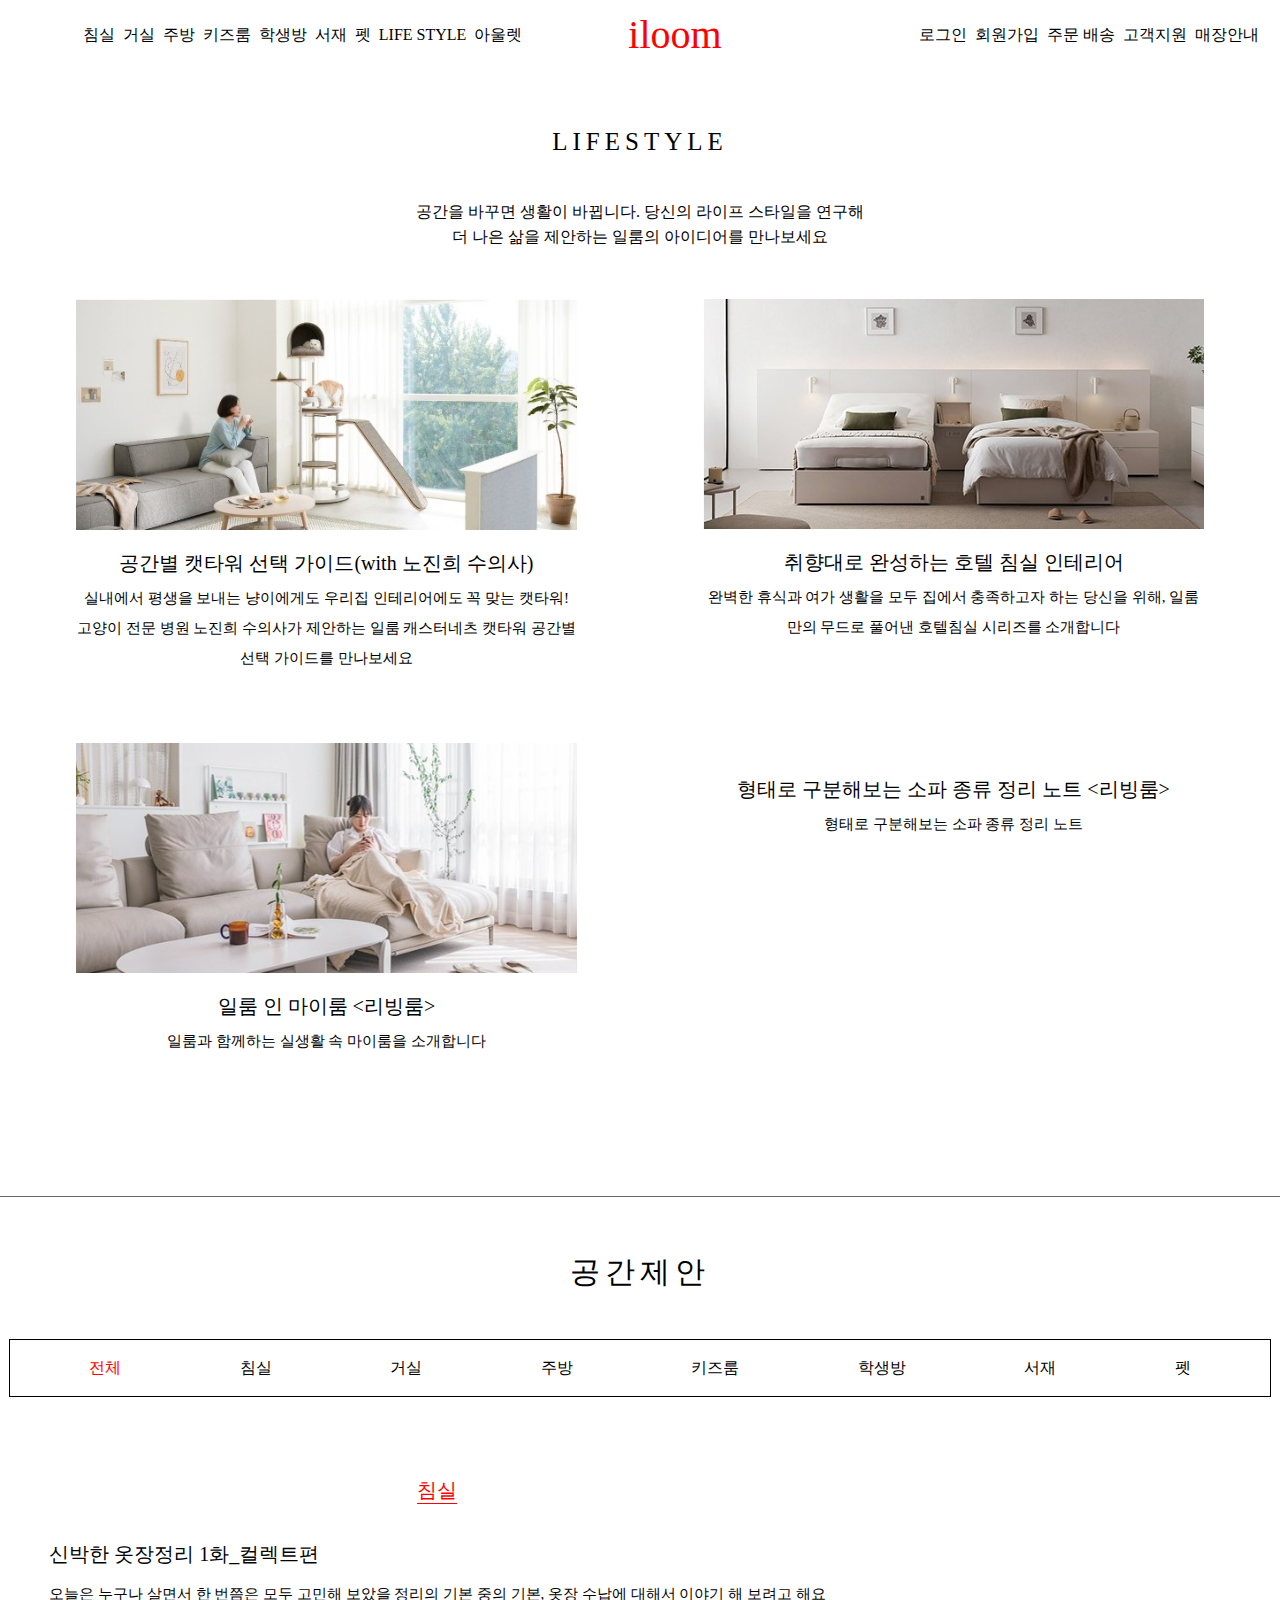
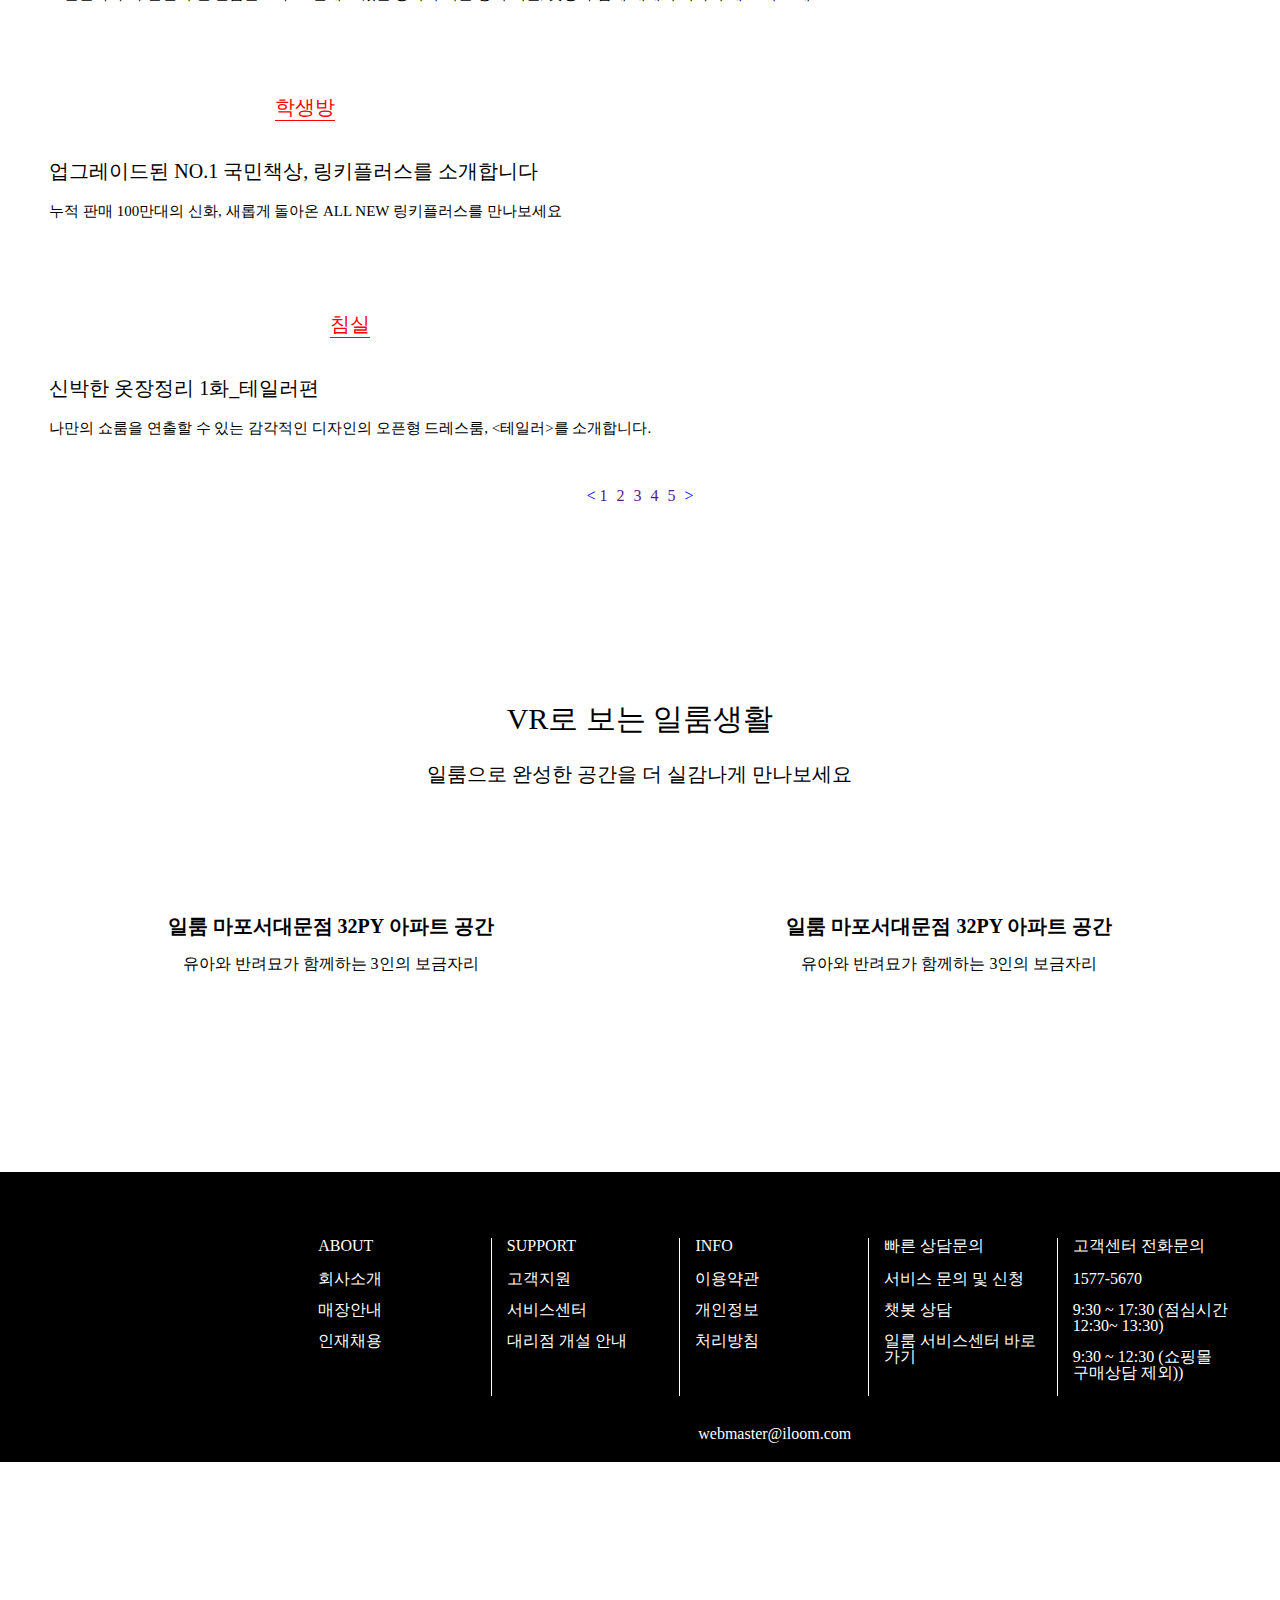
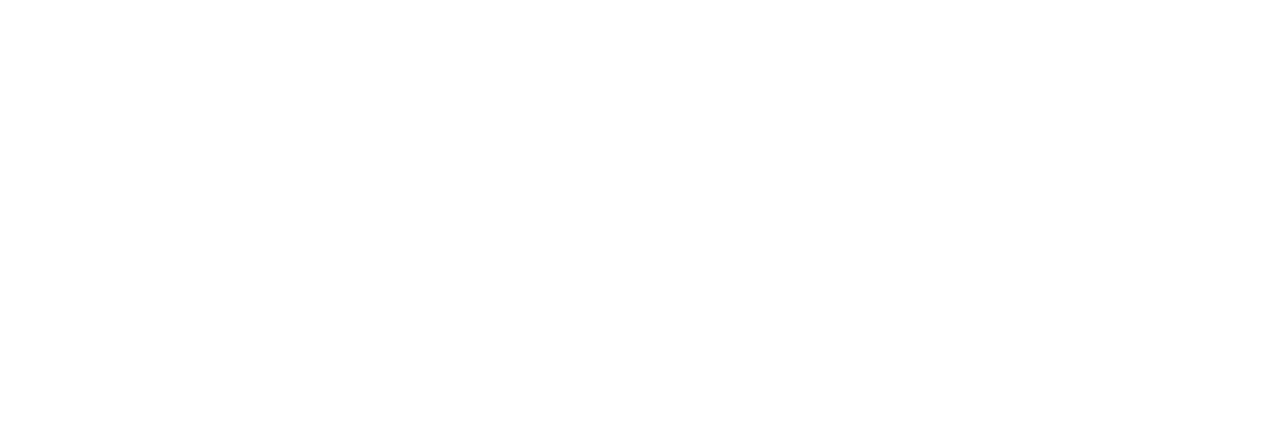
==== sub01.html @ 99d781df "iloom" ====
<!DOCTYPE html>
<html lang="ko">
<head>
  <meta charset="UTF-8">
  <meta http-equiv="X-UA-Compatible" content="IE=edge">
  <meta name="viewport" content="width=device-width, initial-scale=1.0">
  <title>iloom_sub01</title>
  <link rel="stylesheet" href="./css/reset.css">
  <link rel="stylesheet" href="./css/sub01.css">
  <link rel="stylesheet" href="./css/sub01_media.css">
  <script
  src="https://code.jquery.com/jquery-3.6.0.min.js"
  integrity="sha256-/xUj+3OJU5yExlq6GSYGSHk7tPXikynS7ogEvDej/m4="
  crossorigin="anonymous"></script>  
  <script defer src="./js/sub01.js"></script>
</head>
<body>
  <div id="wrap">
    <header>
      <div>
        <h1><a href="./main.html">iloom</a></h1>
        <nav>
          <ul>
            <li><a href="./sub02.html">침실</a></li>
            <li><a href="./sub02.html">거실</a></li>
            <li><a href="./sub02.html">주방</a></li>
            <li><a href="./sub02.html">키즈룸</a></li>
            <li><a href="./sub02.html">학생방</a></li>
            <li><a href="./sub02.html">서재</a></li>
            <li><a href="./sub02.html">펫</a></li>
            <li><a href="./sub01.html">LIFE STYLE</a></li>
            <li><a href="./sub02.html">아울렛</a></li>
          </ul>

          <p class="close"></p>
        </nav>

        <div class="abc">
          <ul>
            <li><a href="#">로그인</a></li>
            <li><a href="#">회원가입</a></li>
            <li><a href="#">주문 배송</a></li>
            <li><a href="#">고객지원</a></li>
            <li><a href="#">매장안내</a></li>
          </ul>
          <ul>
            <li><a href="#"></a></li>
            <li><a href="#"></a></li>
          </ul>
        </div>
      </div>
  <p class="btn">
    <span></span>
    <span></span>
    <span></span>
    <span></span>
  </p>
  </header>


  <!-- box01 -->
  <div id="box01">
    <h2>lifestyle</h2>
    <p>공간을 바꾸면 생활이 바뀝니다. 당신의 라이프 스타일을 연구해 </p>

      <p>
        더 나은 삶을 제안하는 일룸의 아이디어를 만나보세요
      </p>
      
    
  </div>

  <!-- box02 -->
  <div id="box02">
    <article>
      <div>
        <figure>
          <img src="./sub_images01/box02_1.jpg" alt="box01">
          <figcaption>
          <dl>
            <dt>공간별 캣타워 선택 가이드(with 노진희 수의사)</dt>
            <dd>실내에서 평생을 보내는 냥이에게도 우리집 인테리어에도 꼭 맞는 캣타워! <br>
            고양이 전문 병원 노진희 수의사가 제안하는 일룸 캐스터네츠 캣타워 공간별 선택 가이드를 만나보세요
          </dd>
          </dl>
        </figcaption>
        </figure>

        <figure>
          <img src="./sub_images01/box02_2.jpg" alt="box02">
          <figcaption>
            <dl>
              <dt>취향대로 완성하는 호텔 침실 인테리어</dt>
              <dd>완벽한 휴식과 여가 생활을 모두 집에서 충족하고자 하는 당신을 위해,
                일룸만의 무드로 풀어낸 호텔침실 시리즈를 소개합니다
              </dd>
            </dl>
          </figcaption>
        </figure>

        <figure>
          <img src="./sub_images01/box02_3.jpg" alt="box03">
          <figcaption>
            <dl>
              <dt>일룸 인 마이룸 <리빙룸></dt>
              <dd>일룸과 함께하는 실생활 속 마이룸을 소개합니다
              </dd>
            </dl>
          </figcaption>
        </figure>

        <figure>
          <img src="./sub_images01/box02_4.jpg" alt="box04">
          <figcaption>
            <dl>
              <dt>형태로 구분해보는 소파 종류 정리 노트 <리빙룸></dt>
              <dd>형태로 구분해보는 소파 종류 정리 노트
              </dd>
            </dl>
          </figcaption>
        </figure>
      </div>
    </article>
  </div>

  <!-- <div id="border">
    <p></p>
  </div> -->

  <div id="box03">
    <article>
    <h2>공간제안</h2>
    <div class="top">
      <ul>
        <li><a href="#">전체</a></li>
        <li><a href="#">침실</a></li>
        <li><a href="#">거실</a></li>
        <li><a href="#">주방</a></li>
        <li><a href="#">키즈룸</a></li>
        <li><a href="#">학생방</a></li>
        <li><a href="#">서재</a></li>
        <li><a href="#">펫</a></li>
      </ul>
    </div>

    <div class="bottom">
      <figure>
        <img src="./sub_images01/box03_1.jpg" alt="01">
        <figcaption>
          <dl>
            <dt><span>침실</span></dt>
            <dd>신박한 옷장정리 1화_컬렉트편</dd>
            <p>오늘은 누구나 살면서 한 번쯤은 모두 고민해 보았을 정리의 기본 중의 기본,
              옷장 수납에 대해서 이야기 해 보려고 해요
            </p>
          </dl>
        </figcaption>
      </figure>

      <figure>
        <img src="./sub_images01/box03_2.png" alt="02">
        <figcaption>
          <dl>
            <dt><span>학생방</span></dt>
            <dd>업그레이드된 NO.1 국민책상, 링키플러스를 소개합니다</dd>
            <p>누적 판매 100만대의 신화, 새롭게 돌아온 ALL NEW 링키플러스를 만나보세요
            </p>
          </dl>
        </figcaption>
      </figure>

      <figure>
        <img src="./sub_images01/box03_3.jpg" alt="03">
        <figcaption>
          <dl>
            <dt><span>침실</span></dt>
            <dd>신박한 옷장정리 1화_테일러편</dd>
            <p>나만의 쇼룸을 연출할 수 있는 감각적인 디자인의 오픈형 드레스룸, <테일러>를 소개합니다.
            </p>
          </dl>
        </figcaption>
      </figure>
    </div>
    <p class="next">
      <span><a href="#"><</a></span>
      <a href="">1</a>
      <a href="">2</a>
      <a href="">3</a>
      <a href="">4</a>
      <a href="">5</a>
      <span><a href="#">></a></span>
    </p>
  </article>
  </div>

  <div id="box04">
    <article>
    <h3>VR로 보는 일룸생활</h3>
    <p>일룸으로 완성한 공간을 더 실감나게 만나보세요</p>
      <ul>
        <li>
          <figure>
            <img src="./sub_images01/box04_1.jpg" alt="box04_1">
            <img src="./sub_images01/box04_2.png" alt="box04_2">
            <figcaption>
              <dl>
                <dt>일룸 마포서대문점 32PY 아파트 공간</dt>
                <dd>
                  유아와 반려묘가 함께하는 3인의 보금자리
                </dd>
              </dl>
            </figcaption>
          </figure>
        </li>
        <li>
          <figure>
            <img src="./sub_images01/box04_1.jpg" alt="box04_1">
            <img src="./sub_images01/box04_2.png" alt="box04_2">
            <figcaption>
              <dl>
                <dt>일룸 마포서대문점 32PY 아파트 공간</dt>
                <dd>
                  유아와 반려묘가 함께하는 3인의 보금자리
                </dd>
              </dl>
            </figcaption>
          </figure>

        </li>
      </ul>
    
  </article>
  </div>

  
<!-- footer -->
<footer>
  <div>
    <h3><img src="./images/footer_logo.png" alt="logo"></h3>
  <div>
    <dl>
      <dt>ABOUT</dt>
      <dd>회사소개</dd>
      <dd>매장안내</dd>
      <dd>인재채용</dd>
    </dl>

    <dl>
      <dt>SUPPORT</dt>
      <dd>고객지원</dd>
      <dd>서비스센터</dd>
      <dd>대리점 개설 안내</dd>
    </dl>

    <dl>
      <dt>INFO</dt>
      <dd>이용약관</dd>
      <dd>개인정보</dd>
      <dd>처리방침</dd>
    </dl>

    <dl>
      <dt>빠른 상담문의</dt>
      <dd>
        <a href="#">서비스 문의 및 신청</a>
      </dd>
      <dd>
        <a href="#">챗봇 상담</a>
      </dd>
      <dd>
        <a href="#">일룸 서비스센터 바로가기</a>
      </dd>
    </dl>

    <dl>
      <dt>고객센터 전화문의</dt>
      <dd><a href="tel:1577-5670">1577-5670</a></dd>
      <dd>9:30 ~ 17:30 (점심시간 12:30~ 13:30)</dd>
      <dd>9:30 ~ 12:30 (쇼핑몰 구매상담 제외))</dd>
    </dl>
  </div>
  
  <p id="footer_top" name="on"><a href="#">^</a></p>
  


  <small>
    webmaster@iloom.com
  </small>
</div>
</footer>
  </div>
</body>
</html>
---- css/sub01.css ----
@charset "UTF-8";

.hide{
  width:0; height:0;
  font-size:0; line-height: 0;
  position:absolute;
  visibility: hidden;
}
img{
  max-width:100%;
}


/*  */

/* header */
header{
  margin: 0 auto;
  position: relative;
  padding: 15px 0;
  margin-bottom: 59px;
} 

header>div{
  width: 98%/* 1440px */;
  margin: 0 auto;
  position: relative;
}

header>div>h1{
  /* position:relative; */
  text-align: center;
  font-size: 40px;
  /* margin-top: 10px; */
}
header>div>h1>a{
  color: red;
}

header>div>nav{
  position: absolute;
  left: 0;
  top: 12px;
}

header>div>nav>ul{
  display: flex;
  flex-wrap: wrap;
}

header>div>nav>ul>li{
  margin-right: 8px;
}
header>div>nav>ul>li>a{
  color: #000;
}

header>div>.abc{
  position:absolute;
  right:0;
  top: 12px;
  padding:0;
}
header>div>.abc>ul{
  display: flex;
}
header>div>.abc>ul>li{
  margin-right: 8px;
}
header>div>.abc>ul>li>a{
  color: #000;
}

header .btn{
  position: absolute;
  top: 20px;
  left: 35px;
  width: 25px;
  height: 25px;
  display:flex;
  flex-direction: column;
  justify-content: space-between;
  visibility: hidden;
}
header .btn>span{
  width: 100%;
  height: 2px;
  background-color: #000;
}


/* box01 */
#box01{
  width: 98%/* 1440px */;
  margin: 0 auto;
  margin-bottom: 50px;
}
#box01>h2{
  text-align: center;
  text-transform: uppercase;
  font-size: 25px;
  letter-spacing: 5px;
  margin-bottom: 45px;
}

#box01>p{
  text-align: center;
  line-height: 25px;
}

/* box02 */
#box02{
  width: 98%/* 1440px */;
  margin: 0 auto;
  margin-bottom: 70px;
}
#box02>article{}
#box02>article>div{
  display: flex;
  flex-wrap: wrap;
  justify-content: space-around;
}
/* 573 */
#box02>article>div>figure{
  width:40%;
}

 /* 
#box02>article>div>figure{
  width: 39.79166666666667% 573px
 height: 260px; 
}*/
#box02>article>div>figure>figcaption{}
#box02>article>div>figure>figcaption>dl{
  margin: 20px auto;
}
#box02>article>div>figure>figcaption>dl>dt{
  text-align: center;
  margin-bottom: 10px;
  font-size: 20px;
}
#box02>article>div>figure>figcaption>dl>dd{
  text-align: center;
  margin-bottom: 70px;
  line-height: 30px;
  font-size: 15px;
}

/* #border{
  margin-bottom: 60px;
}
#border>p{
  border-bottom: 1px solid #000;
} */

/* box03 */
#box03{
  width:100%;

  margin-bottom: 200px;
  padding-top:60px;
  border-top:1px solid #666;
}
#box03>article{
  width:98.55555555555556% /* 1160px */;
  margin: 0 auto;
}
#box03 h2{
  text-align: center;
  margin-bottom: 52px;
  font-size: 30px;
  letter-spacing: 5px;
}
#box03 .top{
  border: 1px solid #000;
  padding: 20px;
  margin-bottom: 40px;
}
#box03 .top>ul{
  display: flex;
  justify-content: space-around;
}

#box03 .top>ul>li:first-child>a{
  color: red;
}
#box03 .top>ul>li>a{
  color: #000;
}

#box03 .bottom{
}
#box03 .bottom>figure{
  display: flex;
  margin-bottom: 50px;
  /* width: 570px; */
}
#box03 .bottom>figure>img{
  /* width:50%; */

}
#box03 .bottom>figure>figcaption{
  margin-top: 40px;
  margin-left: 40px;
}
#box03 .bottom>figure>figcaption>dl{}
#box03 .bottom>figure>figcaption>dl>dt{
  margin-bottom: 40px;

  text-align: center;
  font-size: 20px;
  color: red;
  line-height: 26px;
}
#box03 .bottom figure dl>dt>span{
  display:inline-block;
  border-bottom: 1px solid red;
}
#box03 .bottom>figure>figcaption>dl>dd{
  margin-bottom: 20px;
  font-size: 20px;
}
#box03 .bottom>figure>figcaption>dl>p{
  font-size: 15px;
  line-height: 20px;
}

#box03 .next{
  text-align: center;
}

#box03 .next>a{
  margin-right: 5px;
}

/* #box04 */

#box04{
  width: 100%;
  margin-bottom: 200px;
}
#box04>article{
  width: 98%/* 1160px */;
  margin: 0 auto;
}
#box04 h3{
  text-align: center;
  font-size: 30px;
  margin-bottom: 30px;
}
#box04 p{
  text-align: center;
  font-size: 20px;
  margin-bottom: 109px;
}
#box04 ul{
  display:flex;
  flex-wrap:wrap;
  justify-content: space-evenly;
}
#box04 ul>li{
  width:48%;

}
#box04 ul>li>figure{
  position:relative;
  text-align:center;
}
#box04 ul>li>figure>img:nth-of-type(1){
  margin-bottom:20px;
}
#box04 ul>li>figure>img:nth-of-type(2){
  position:absolute;
  right:10px;
  top:10px;
}
#box04 ul>li>figure dl{}
#box04 ul>li>figure dl>dt{ 
  font-size: 20px;
  font-weight:bold;
margin-bottom:20px;}
#box04 ul>li>figure dl>dd{
  font-size: 16px;
}


/* footer */
footer{
  background-color: #000;
  position:relative;
  padding: 20px 0;
}
footer>div{
  width: 73.68421052631579%/* 1400px */;
  margin-left: 23.68421052631579%/* 450px */;
}
footer>div>div{
  display: flex;
  justify-content: space-between;
  padding: 30px 0;
}
footer>div>div>dl{
  width:20%;
  flex-grow: 1;
  padding:0 15px;
  border-right: 1px solid #fff;
  /* padding-right: 70px; */
  box-sizing:border-box;
}
footer>div>div>dl:last-child{
  border: none;
}
footer>div>div>dl>dt{
  margin-bottom: 17px;
  font-size: 16px;
  color: #fff;
}
footer>div>div>dl>dd{
  margin-bottom: 15px;
  font-size: 16px;
  color: #fff;
}
footer>div>div>dl>dd>a{
  color: #fff;
}
footer>div>small{
  color: #fff;
  margin: 0 auto;
  text-align: center;
  display: block;
}
#footer_top{
  position:absolute;
  top:-30px; right:0;
  width:35px;
  background-color:#7c7474;
}
#footer_top>a{
  display:none;
  font:18px/ 30px Arial,sans-serif;
  color:#fff;
  text-align:center;
}
---- css/sub01_media.css ----
@charset "utf-8";
@media screen and (min-width:1440px){
  header>div{
    position:relative;
    box-sizing:border-box;
    padding-left: 70px;
  }
  header>div>nav{
    left: 70px;
    top: 12px;
  }
  #box01{
    width: 1440px;
  }
  #box02{
    width: 1440px;
  }

  #box02>article>div>figure>img{
    /* width: 573px; */
  }
  #box02>article>div>figure>figcaption>dl{
    /* width: 550px; */
  }
  #box03>article{
    width: 1160px ;
  }
  #box04>article{
    width: 1160px;
  }

}
@media screen and (max-width:1439px) and (min-width:980px){
  header>div{
    position:relative;
    box-sizing:border-box;
    padding-left: 70px;
  }
  header>div>nav{
    left: 70px;
    top: 12px;
  }
  /* #box01{
    width: 1440px;
  }
  #box02{
    width: 1440px;
  } */
  #box02>article>div>figure>img{
    /* width: 573px; */
  }
  #box02>article>div>figure>figcaption>dl{
    /* width: 550px; */
  }
}
@media screen and (max-width:979px) and (min-width:580px){
  /* header */

  header{
    background-color: #000;
    padding:15px 0;
   position: relative;
  }
  header>div{
    width:88vw;
    display:flex;
    justify-content: space-between;
    align-items: center;
  }
  header>div>h1{
    /* position: absolute; */
  }
  header>div>nav{
    width:200px;
    height:80%;
    position:fixed;
    /* left:0; */
    left: -400px;
    top:70px;
    background-color:rgb(190, 180, 180);
  }
  header>div>nav>ul{
    display: flex;
    flex-direction: column;
  }
  header>div>nav>ul>li{
    border-bottom: 1px solid #fff;
    text-align: center;
    padding: 30px 0;
  }
  header>div>nav>ul>li:last-child{
    border-bottom: none;
  }
  header>div>nav>ul>li>a{
    font-size: 20px;
    margin-bottom: 15px;
  }
  header>div .abc{
    position: static;
  
  }
  header>div .abc>ul>li>a{
    color: #fff;
  }
  header .btn{
    position: absolute;
    left: auto;
    right: 10px;
    top: 20px;
    visibility: visible;
  }
  header .btn>span{
    background-color: #fff;
  }
  header>div>nav>.close{
    position:absolute;
    top:5px;
    right:-35px;
    width:30px;
    height:30px;
    background-color:rgb(116, 112, 112);
  }


/* box01 */
#box01{
  /* width: 50vw; */
}

/* box02 */
#box02{
  /* width:64vw; */
  width:80vw;
}
#box02>article>div{
  display: block;
}
#box02>article>div>figure{
  width:auto;
  text-align:center;
}
#box02>article>div>figure:nth-child(2){
  display: none;
}
#box02>article>div>figure:nth-child(4){
  display: none;
}

/* box03 */
#box03{
  /* width: 88vw; */
}
#box03>article{
  width:90vw;
 
}
#box03 .bottom>figure{
  display: flex;
  flex-direction: column;
  text-align: center;
}
#box03 .bottom>figure>img{
  /* width: 100%; */
}
#box03 .bottom>figure:nth-child(3){
  display: none;
}

#box03 .bottom>figure>figcaption>dl>p{
  margin-bottom: 70px;
}




/* #box04 */
#box04{
  /* width: 88vw; */
}
#box04>article{
width:90vw;
}
#box04 ul{
  text-align:center;
  /* width: 60vw;
  margin: 0 auto; */
}
#box04 ul{
  display:block;
}
#box04 ul>li{
  width:auto;
  margin-bottom:30px;
}

  /* footer */
  footer{
    padding: 10px 0;
  }
  
  footer>div{
    width: 92vw;
    margin-left: 0;
    margin: 0 auto;
  }
  footer>div>h3>img{
    display: block;
    margin: 0 auto;
  }
  footer>div>div{
    display: inline-block;
    height:auto;
    overflow:hidden;
    display: none;
  }
  footer>div>div>dl{
    position:relative;
    /* display: flex; */
    border-right: none;
    width: auto;
    padding-left:20vw;
    box-sizing: border-box;
  }
  footer>div>div>dl>dt{
    display: inline-block;
    position:absolute;
    left:0; top:0;
    width: 20vw;
    margin-bottom:0;
    

  }
  footer>div>div>dl>dd{
    display: inline-block;
    margin-left: 40px;
    margin-right: 20px;
  }
 
  footer>div>div>dl>dd>a{
    color: #fff;
  }


  #footer_top{
    position:absolute;
    top:-30px; right:0;
    width:35px;
    background-color:#7c7474;
  }
  #footer_top>a{
    display:block;
    font:18px/ 30px Arial,sans-serif;
    color:#fff;
    text-align:center;
  }

}

@media screen and (max-width:579px){
  header{
    background-color: #000;
    padding:15px 0;
   position: relative;
  }
  header>div{
    width:86vw;
    display:flex;
    justify-content: space-between;
    align-items: center;
  }
  header>div>h1{
    /* position: absolute; */
  }
  header>div>nav{
    width:150px;
    height:calc(100vh - 70px);
    /* height:75%; */
    position:fixed;
    /* left:0; */
    left: -400px;
    top:70px;
    background-color:rgb(190, 180, 180);
  }
  header>div>nav>ul{
    display:block;
    height:100%;
    /* display: flex;
    flex-direction: column; */
  }
  header>div>nav>ul>li{
    border-bottom: 1px solid #fff;
    text-align: center;
   height:11.11111%;
   display:flex;
   align-items: center;
   box-sizing:border-box;justify-content: center;
    /* padding: 25px 0; */
  }
  header>div>nav>ul>li:last-child{
    border-bottom: none;
  }
  header>div>nav>ul>li>a{
    font-size: 20px;
  }

  header>div>nav>.close{
    position:absolute;
    top:5px;
    right:-30px;
    width:30px;
    height:30px;
    background-color:rgb(116, 112, 112);
  }

  header>div .abc{
    position: static;
  
  }
  header>div .abc>ul>li>a{
    color: #fff;
    font-size: 13px;
  }
  header .btn{
    position: absolute;
    left: auto;
    right: 10px;
    top: 20px;
    visibility: visible;
  }
  header .btn>span{
    background-color: #fff;
  }

/* #box01 */
#box01{
  width: 100%;
  margin-bottom: 70px;
}
/* #box02 */
#box02{
  width: 90vw;
}
#box02>article{}
#box02>article>div{}
#box02>article>div>figure{
  width: 90%;
  margin: 0 auto;
}
#box02>article>div>figure:nth-child(3){
  display: none;
}
#box02>article>div>figure:nth-child(4){
  display: none;
}
#box02>article>div>figure>img{}
#box02>article>div>figure>figcaption{}
#box02>article>div>figure>figcaption>dl{
  width: 85vw;
}
#box02>article>div>figure>figcaption>dl>dt{}
#box02>article>div>figure>figcaption>dl>dd{}


/* box03 */
#box03{
  width: 90vw;
}
#box03 .bottom>figure{
  display: flex;
  flex-direction: column;
  text-align: center;
  /* width: 80vw;
  margin: 0 auto; */
}
#box03 .bottom>figure>img{
  /* width: 100%; */
}
#box03 .bottom>figure:nth-child(3){
  display: none;
}

#box03 .bottom>figure>figcaption>dl>p{
  margin-bottom: 70px;
}



/* #box04 */
#box04{
  width: 85vw;
}
#box04>ul{
}
#box04>ul>p{
  width: 80vw;
  margin: 0 auto;
}



  /* footer */

  footer>div>div>dl:nth-child(1){
    display: none;
  }
  footer>div>div>dl:nth-child(2){
    display: none;
  }
  footer>div>div>dl:nth-child(3){
    display: none;
  }
  footer>div{
    margin: 0 auto 0;
    width:98%;
  }
  footer>div>div{
    display: flex;
    /* flex-direction: column; */
    flex-wrap:wrap;
    justify-content: space-between;
  }
  footer>div>div>dl{
    width: 44%;
    border-right: none;
    display: none;
    border:1px solid #fff;
    margin-bottom:10px;
  }
  footer>div>div>dl>dt{
    text-align: center;
    /* border-bottom: 0.5px solid #fff; */
    line-height: 30px;
    margin-bottom:5px;
  }
  footer>div>div>dl>dd{
    text-align: center;
    border-bottom: 0.5px solid #fff;
    line-height:24px;
    margin-bottom:0;
  }
  footer>div>div>dl>dd:last-child{
    border-bottom:none;
  }
  footer>div>small{
    text-align: center;
  }


  #footer_top{
    position:absolute;
    top:-30px; right:0;
    width:35px;
    background-color:#7c7474;
  }
  #footer_top>a{
    display:block;
    font:18px/ 30px Arial,sans-serif;
    color:#fff;
    text-align:center;
  }


}
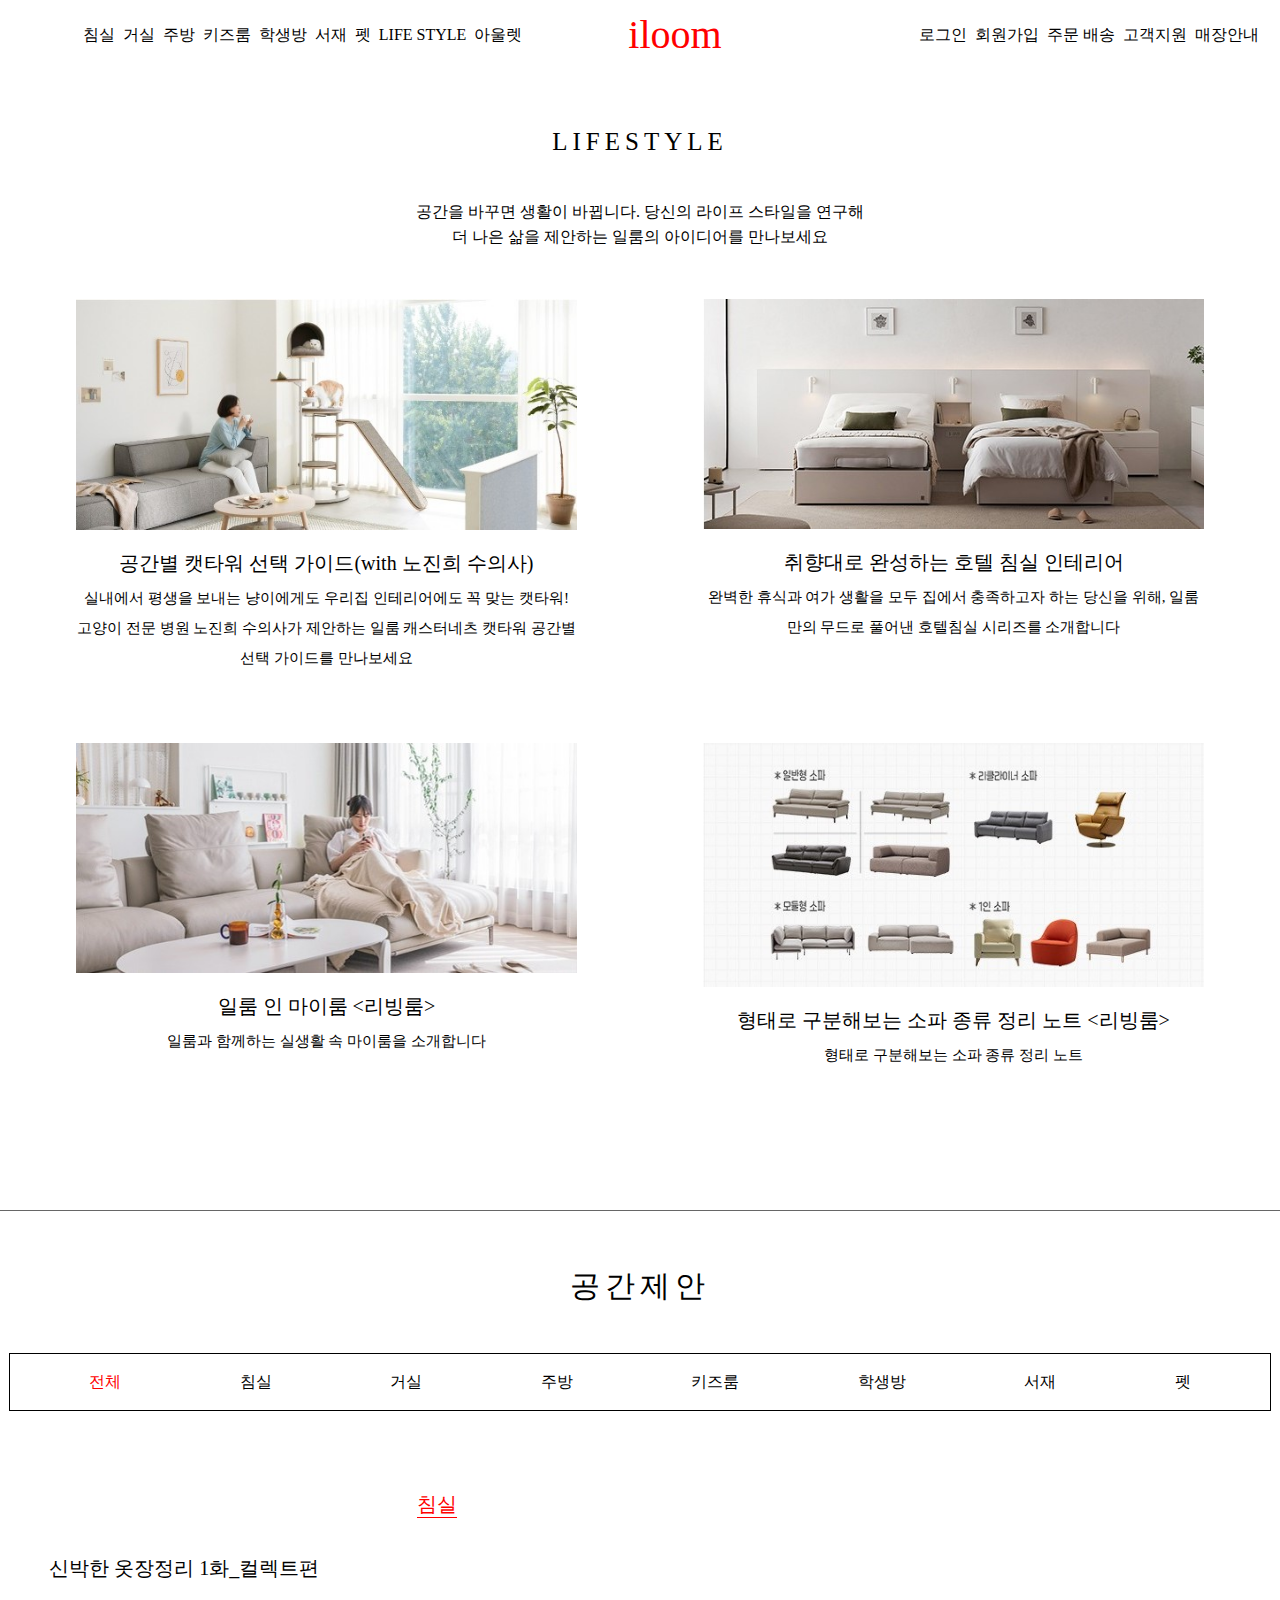
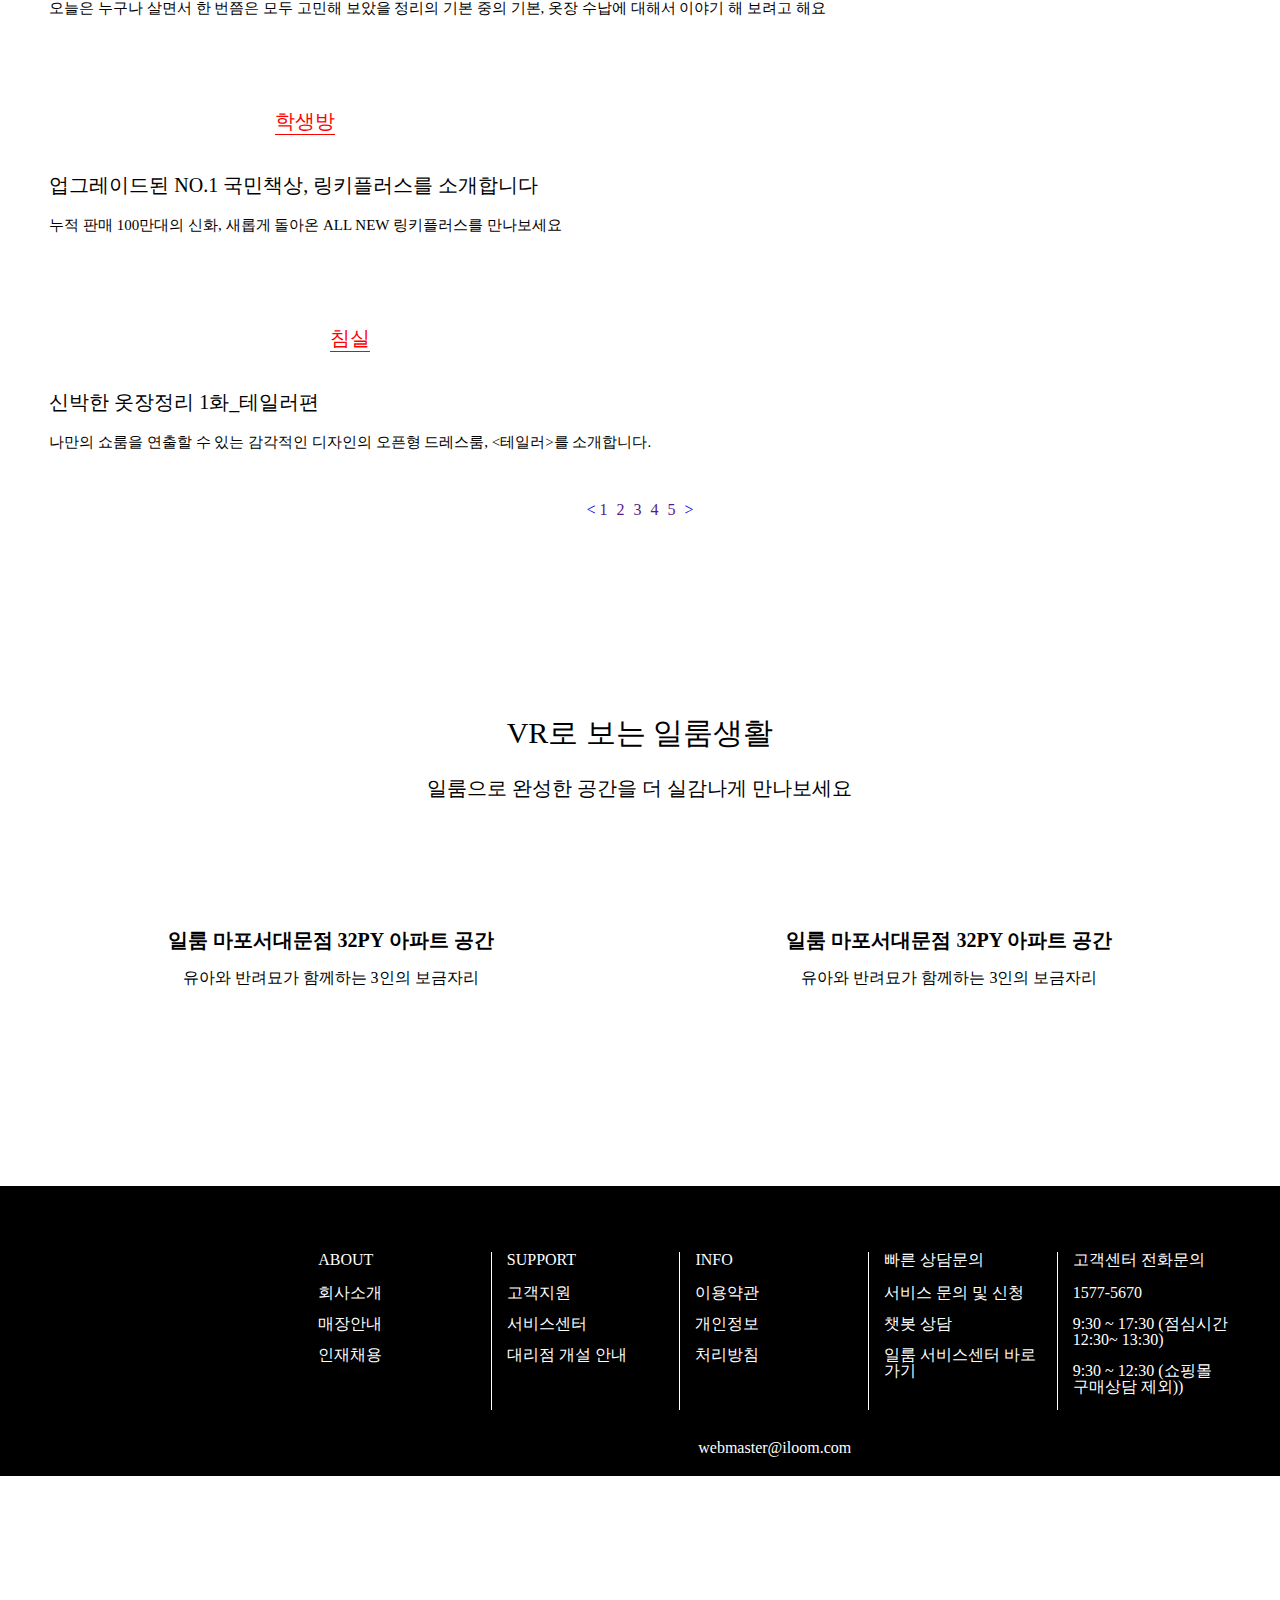
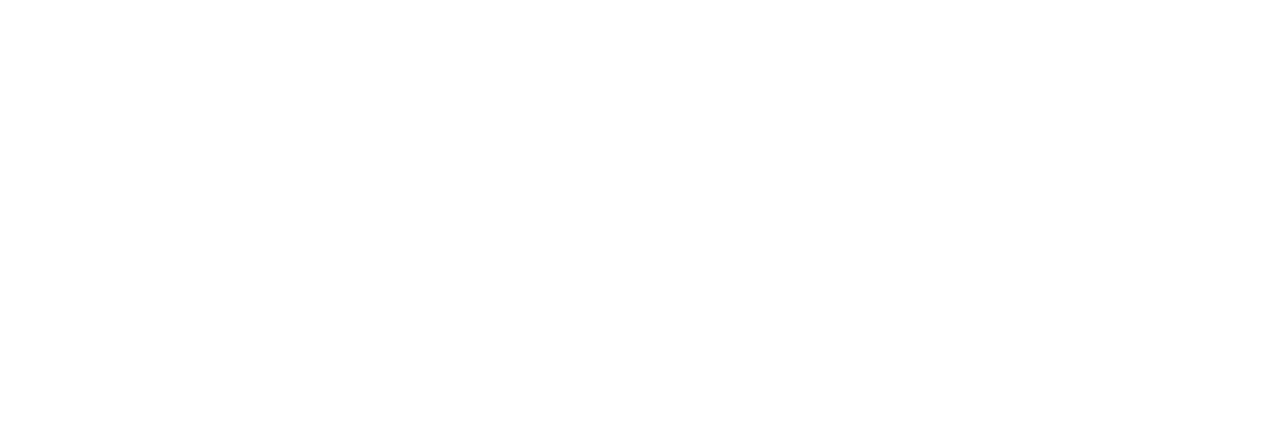
==== commit 8837d8e1: "in" ====
--- a/sub01.html
+++ b/sub01.html
@@ -18,7 +18,7 @@
   <div id="wrap">
     <header>
       <div>
-        <h1><a href="./main.html">iloom</a></h1>
+        <h1><a href="./index.html">iloom</a></h1>
         <nav>
           <ul>
             <li><a href="./sub02.html">침실</a></li>
